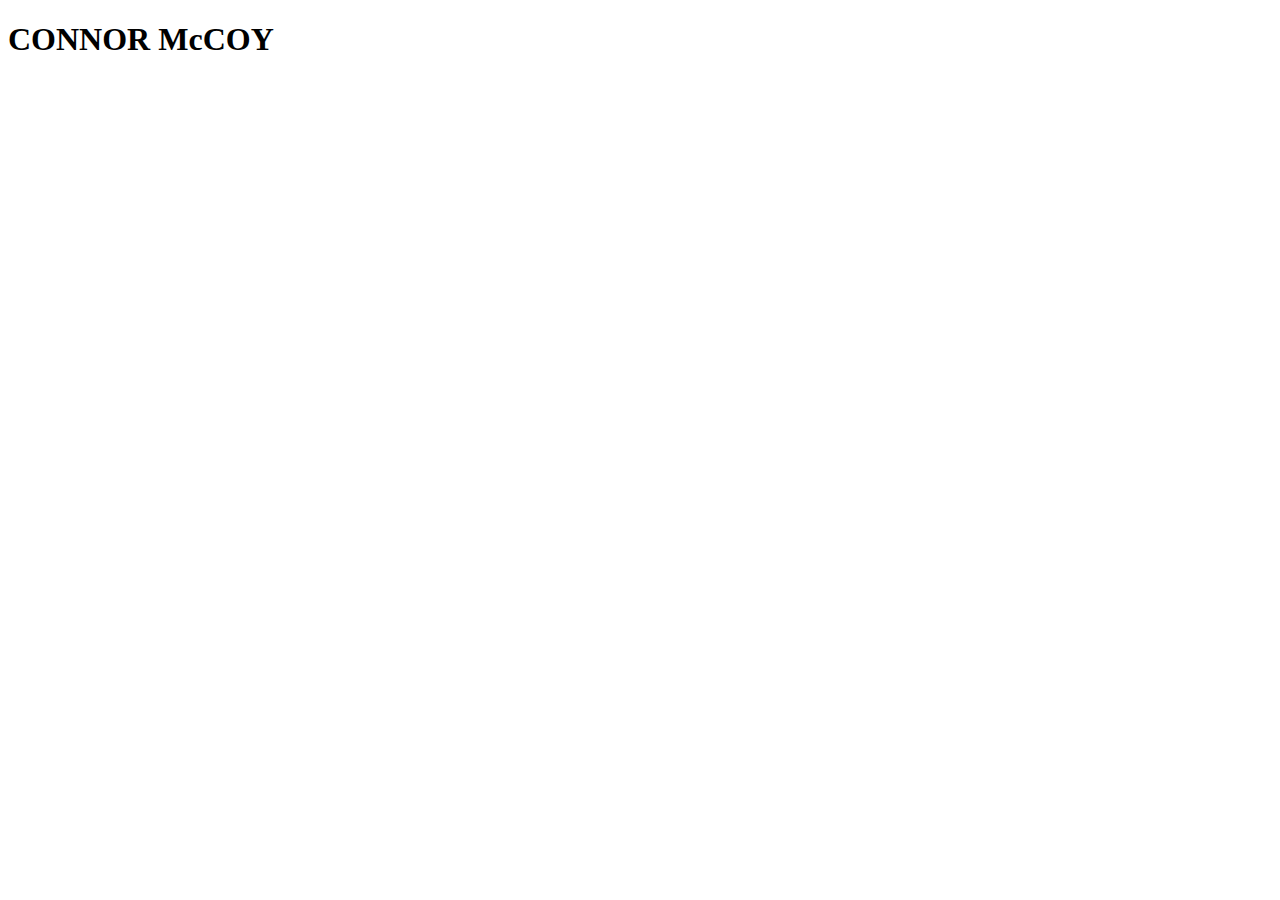
==== index.html @ 7408542b "First commit" ====
<!DOCTYPE html>
<html lang="en">
<head>
    <meta charset="UTF-8">
    <meta name="viewport" content="width=device-width, initial-scale=1.0">
    <title>Document</title>
</head>

<body>
    <h1>CONNOR McCOY</h1>
    
</body>
</html>
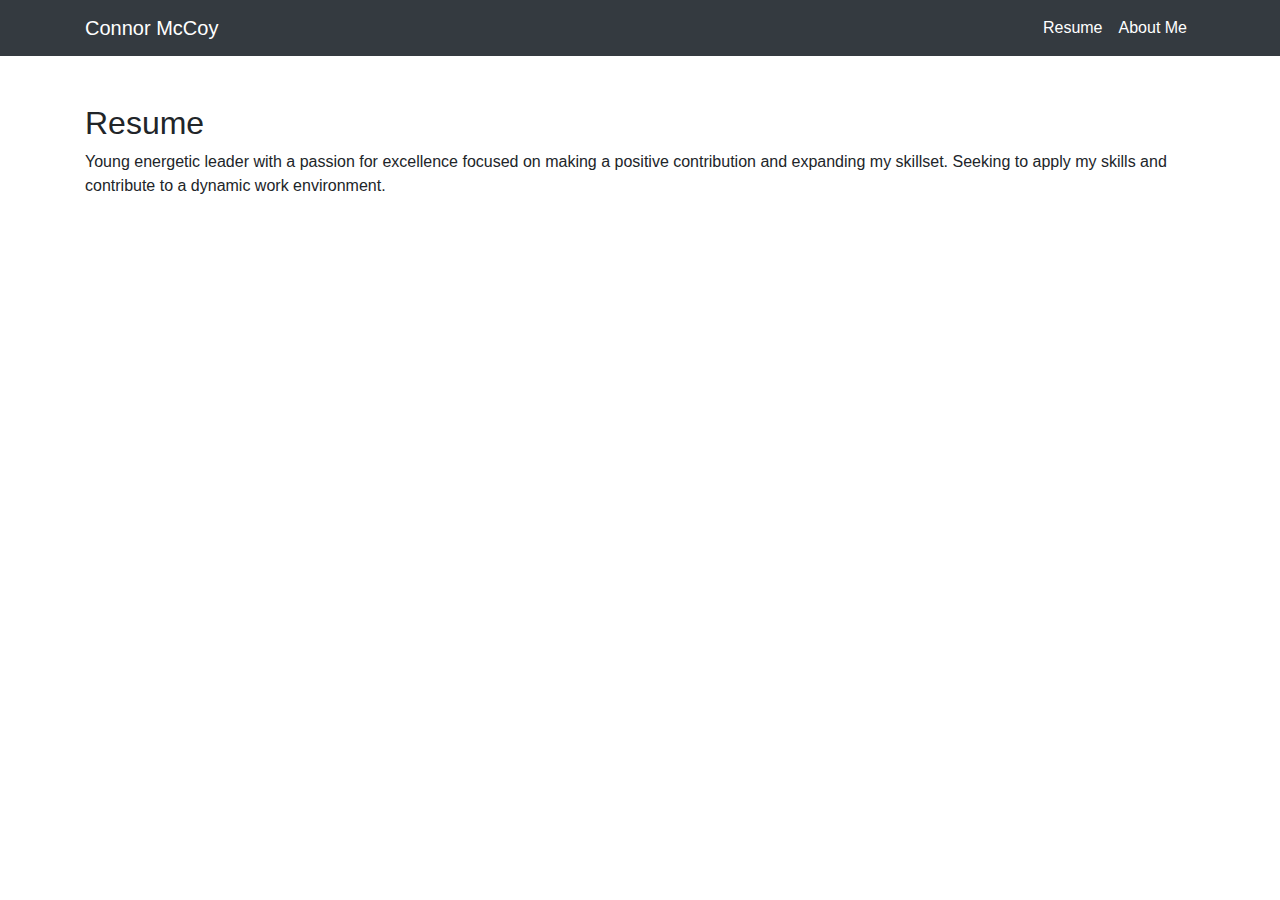
==== commit 75c6f5d1: "Added resume and about pages" ====
--- a/index.html
+++ b/index.html
@@ -1,13 +1,47 @@
 <!DOCTYPE html>
 <html lang="en">
 <head>
-    <meta charset="UTF-8">
-    <meta name="viewport" content="width=device-width, initial-scale=1.0">
-    <title>Document</title>
+  <meta charset="UTF-8">
+  <meta name="viewport" content="width=device-width, initial-scale=1.0">
+  <title>Connor McCoy's Portfolio</title>
+  <!-- Bootstrap CSS -->
+  <link href="https://stackpath.bootstrapcdn.com/bootstrap/4.5.2/css/bootstrap.min.css" rel="stylesheet">
+  <!-- Custom CSS -->
+  <link href="style.css" rel="stylesheet">
 </head>
+<body>
 
-<body>
-    <h1>CONNOR McCOY</h1>
-    
+  <!-- Navigation Bar -->
+  <nav class="navbar navbar-expand-lg navbar-dark bg-dark">
+    <div class="container">
+      <a class="navbar-brand" href="#">Connor McCoy</a>
+      <button class="navbar-toggler" type="button" data-toggle="collapse" data-target="#navbarNav" aria-controls="navbarNav" aria-expanded="false" aria-label="Toggle navigation">
+        <span class="navbar-toggler-icon"></span>
+      </button>
+      <div class="collapse navbar-collapse" id="navbarNav">
+        <ul class="navbar-nav ml-auto">
+          <li class="nav-item active">
+            <a class="nav-link" href="resume.html">Resume <span class="sr-only">(current)</span></a>
+          </li>
+          <li class="nav-item active">
+            <a class="nav-link" href="about.html">About Me <span class="sr-only">(current)</span></a>
+          </li><!-- Add more navigation items here -->
+        </ul>
+      </div>
+    </div>
+  </nav>
+
+  <!-- Resume Section -->
+  <section id="resume" class="container mt-5">
+    <h2>Resume</h2>
+    <!-- Include your resume details here -->
+    <p>Young energetic leader with a passion for excellence focused on making a positive contribution and expanding my skillset. Seeking to apply my skills and contribute to a dynamic work environment.</p>
+    <!-- Add more resume content here -->
+  </section>
+
+  <!-- Bootstrap JS and dependencies -->
+  <script src="https://code.jquery.com/jquery-3.5.1.slim.min.js"></script>
+  <script src="https://cdn.jsdelivr.net/npm/@popperjs/core@2.5.2/dist/umd/popper.min.js"></script>
+  <script src="https://stackpath.bootstrapcdn.com/bootstrap/4.5.2/js/bootstrap.min.js"></script>
 </body>
 </html>
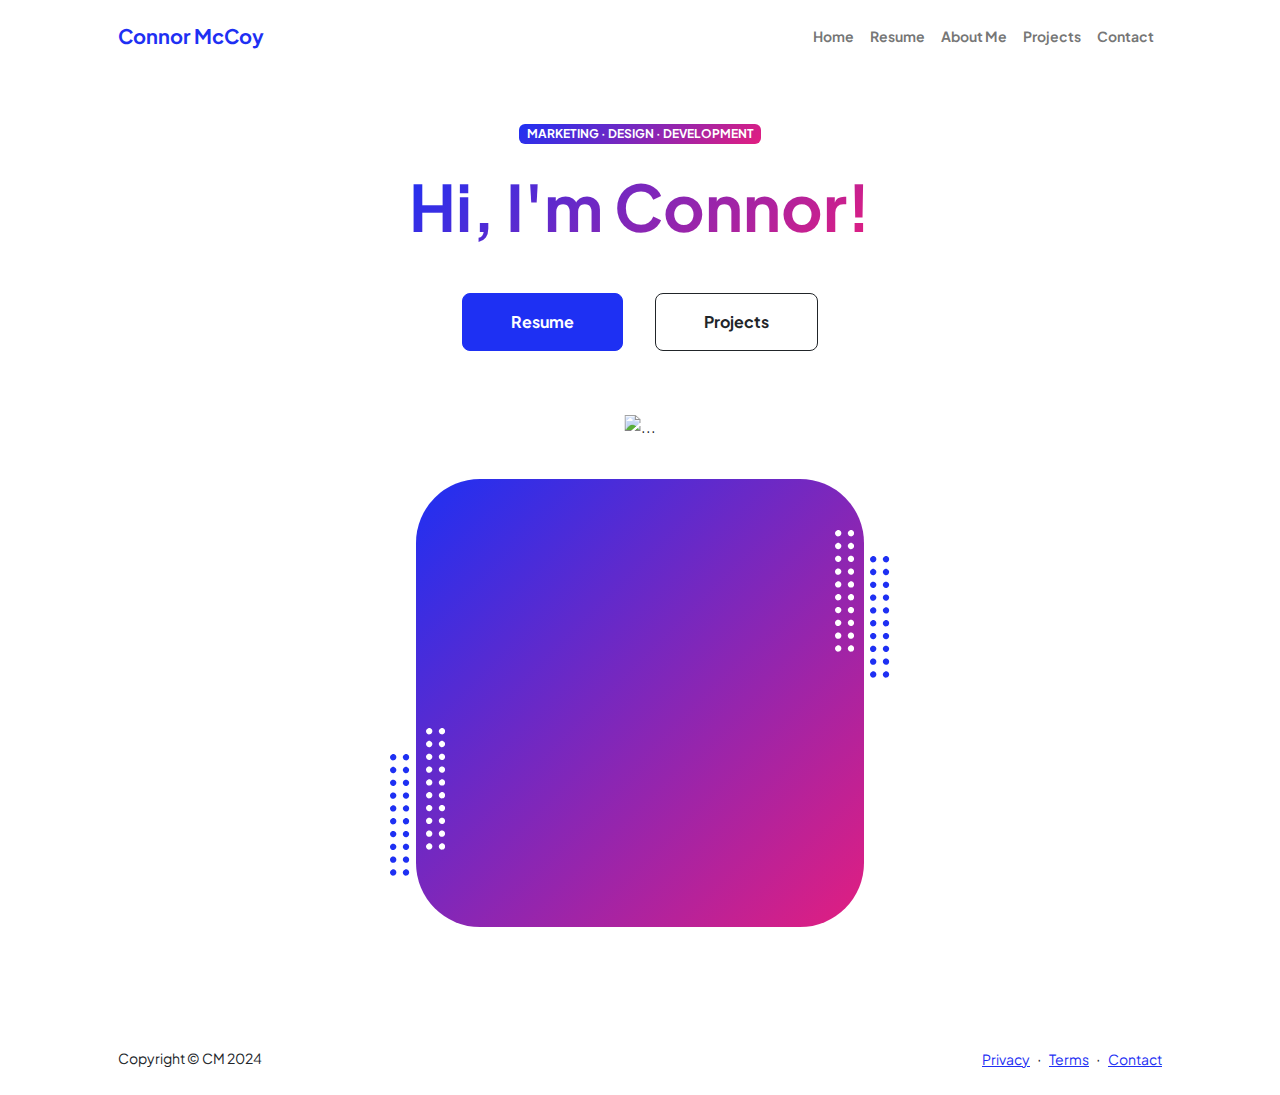
==== commit 65b4f5f6: "Bootsrap" ====
--- a/index.html
+++ b/index.html
@@ -1,47 +1,220 @@
 <!DOCTYPE html>
 <html lang="en">
-<head>
-  <meta charset="UTF-8">
-  <meta name="viewport" content="width=device-width, initial-scale=1.0">
-  <title>Connor McCoy's Portfolio</title>
-  <!-- Bootstrap CSS -->
-  <link href="https://stackpath.bootstrapcdn.com/bootstrap/4.5.2/css/bootstrap.min.css" rel="stylesheet">
-  <!-- Custom CSS -->
-  <link href="style.css" rel="stylesheet">
-</head>
-<body>
-
-  <!-- Navigation Bar -->
-  <nav class="navbar navbar-expand-lg navbar-dark bg-dark">
-    <div class="container">
-      <a class="navbar-brand" href="#">Connor McCoy</a>
-      <button class="navbar-toggler" type="button" data-toggle="collapse" data-target="#navbarNav" aria-controls="navbarNav" aria-expanded="false" aria-label="Toggle navigation">
-        <span class="navbar-toggler-icon"></span>
-      </button>
-      <div class="collapse navbar-collapse" id="navbarNav">
-        <ul class="navbar-nav ml-auto">
-          <li class="nav-item active">
-            <a class="nav-link" href="resume.html">Resume <span class="sr-only">(current)</span></a>
-          </li>
-          <li class="nav-item active">
-            <a class="nav-link" href="about.html">About Me <span class="sr-only">(current)</span></a>
-          </li><!-- Add more navigation items here -->
-        </ul>
-      </div>
-    </div>
-  </nav>
-
-  <!-- Resume Section -->
-  <section id="resume" class="container mt-5">
-    <h2>Resume</h2>
-    <!-- Include your resume details here -->
-    <p>Young energetic leader with a passion for excellence focused on making a positive contribution and expanding my skillset. Seeking to apply my skills and contribute to a dynamic work environment.</p>
-    <!-- Add more resume content here -->
-  </section>
-
-  <!-- Bootstrap JS and dependencies -->
-  <script src="https://code.jquery.com/jquery-3.5.1.slim.min.js"></script>
-  <script src="https://cdn.jsdelivr.net/npm/@popperjs/core@2.5.2/dist/umd/popper.min.js"></script>
-  <script src="https://stackpath.bootstrapcdn.com/bootstrap/4.5.2/js/bootstrap.min.js"></script>
-</body>
+    <head>
+        <meta charset="utf-8" />
+        <meta name="viewport" content="width=device-width, initial-scale=1, shrink-to-fit=no" />
+        <meta name="description" content="" />
+        <meta name="author" content="" />
+        <title>Connor McCoy</title>
+        <!-- Favicon-->
+        <link rel="icon" type="image/x-icon" href="favicon.ico" />
+        <!-- Custom Google font-->
+        <link rel="preconnect" href="https://fonts.googleapis.com" />
+        <link rel="preconnect" href="https://fonts.gstatic.com" crossorigin />
+        <link href="https://fonts.googleapis.com/css2?family=Plus+Jakarta+Sans:wght@100;200;300;400;500;600;700;800;900&amp;display=swap" rel="stylesheet" />
+        <!-- Bootstrap icons-->
+        <link href="https://cdn.jsdelivr.net/npm/bootstrap-icons@1.8.1/font/bootstrap-icons.css" rel="stylesheet" />
+        <!-- Core theme CSS (includes Bootstrap)-->
+        <link href="styles.css" rel="stylesheet" />
+    </head>
+    <body class="d-flex flex-column h-100">
+        <main class="flex-shrink-0">
+            <!-- Navigation-->
+            <nav class="navbar navbar-expand-lg navbar-light bg-white py-3">
+                <div class="container px-5">
+                    <a class="navbar-brand" href="index.html"><span class="fw-bolder text-primary">Connor McCoy</span></a>
+                    <button class="navbar-toggler" type="button" data-bs-toggle="collapse" data-bs-target="#navbarSupportedContent" aria-controls="navbarSupportedContent" aria-expanded="false" aria-label="Toggle navigation"><span class="navbar-toggler-icon"></span></button>
+                    <div class="collapse navbar-collapse" id="navbarSupportedContent">
+                        <ul class="navbar-nav ms-auto mb-2 mb-lg-0 small fw-bolder">
+                            <li class="nav-item"><a class="nav-link" href="index.html">Home</a></li>
+                            <li class="nav-item"><a class="nav-link" href="resume.html">Resume</a></li>
+                            <li class="nav-item"><a class="nav-link" href="about.html">About Me</a></li>
+                            <li class="nav-item"><a class="nav-link" href="projects.html">Projects</a></li>
+                            <li class="nav-item"><a class="nav-link" href="contact.html">Contact</a></li>
+                        </ul>
+                    </div>
+                </div>
+            </nav>
+            <!-- Header-->
+            <header class="py-5">
+                <div class="container px-5 pb-5">
+                    <div class="row gx-5 align-items-center">
+                        <div class="col-xxl-5">
+                            <!-- Header text content-->
+                            <div class="text-center text-xxl-start">
+                                <div class="badge bg-gradient-primary-to-secondary text-white mb-4"><div class="text-uppercase">Marketing &middot; Design &middot; Development</div></div>
+                                <!-- <div class="fs-3 fw-light text-muted">I can help your business to</div> -->
+                                <h1 class="display-3 fw-bolder mb-5"><span class="text-gradient d-inline">Hi, I'm Connor!</span></h1>
+                                <div class="d-grid gap-3 d-sm-flex justify-content-sm-center justify-content-xxl-start mb-3">
+                                    <a class="btn btn-primary btn-lg px-5 py-3 me-sm-3 fs-6 fw-bolder" href="resume.html">Resume</a>
+                                    <a class="btn btn-outline-dark btn-lg px-5 py-3 fs-6 fw-bolder" href="projects.html">Projects</a>
+                                </div>
+                            </div>
+                        </div>
+                        <div class="col-xxl-7">
+                            <!-- Header profile picture-->
+                            <div class="d-flex justify-content-center mt-5 mt-xxl-0">
+                                <div class="profile bg-gradient-primary-to-secondary">
+                                    <!-- TIP: For best results, use a photo with a transparent background like the demo example below-->
+                                    <!-- Watch a tutorial on how to do this on YouTube (link)-->
+                                    <img class="profile-img" src="Face.heic" alt="..." />
+                                    <div class="dots-1">
+                                        <!-- SVG Dots-->
+                                        <svg version="1.1" xmlns="http://www.w3.org/2000/svg" xmlns:xlink="http://www.w3.org/1999/xlink" x="0px" y="0px" viewBox="0 0 191.6 1215.4" style="enable-background: new 0 0 191.6 1215.4" xml:space="preserve">
+                                            <g transform="translate(0.000000,1280.000000) scale(0.100000,-0.100000)">
+                                                <path d="M227.7,12788.6c-105-35-200-141-222-248c-43-206,163-412,369-369c155,32,275,190,260,339c-11,105-90,213-190,262        C383.7,12801.6,289.7,12808.6,227.7,12788.6z"></path>
+                                                <path d="M1507.7,12788.6c-151-50-253-216-222-362c25-119,136-230,254-255c194-41,395,142,375,339c-11,105-90,213-190,262        C1663.7,12801.6,1569.7,12808.6,1507.7,12788.6z"></path>
+                                                <path d="M227.7,11508.6c-105-35-200-141-222-248c-43-206,163-412,369-369c155,32,275,190,260,339c-11,105-90,213-190,262        C383.7,11521.6,289.7,11528.6,227.7,11508.6z"></path>
+                                                <path d="M1507.7,11508.6c-151-50-253-216-222-362c25-119,136-230,254-255c194-41,395,142,375,339c-11,105-90,213-190,262        C1663.7,11521.6,1569.7,11528.6,1507.7,11508.6z"></path>
+                                                <path d="M227.7,10228.6c-105-35-200-141-222-248c-43-206,163-412,369-369c155,32,275,190,260,339c-11,105-90,213-190,262        C383.7,10241.6,289.7,10248.6,227.7,10228.6z"></path>
+                                                <path d="M1507.7,10228.6c-105-35-200-141-222-248c-43-206,163-412,369-369c155,32,275,190,260,339c-11,105-90,213-190,262        C1663.7,10241.6,1569.7,10248.6,1507.7,10228.6z"></path>
+                                                <path d="M227.7,8948.6c-105-35-200-141-222-248c-43-206,163-412,369-369c155,32,275,190,260,339c-11,105-90,213-190,262        C383.7,8961.6,289.7,8968.6,227.7,8948.6z"></path>
+                                                <path d="M1507.7,8948.6c-105-35-200-141-222-248c-43-206,163-412,369-369c155,32,275,190,260,339c-11,105-90,213-190,262        C1663.7,8961.6,1569.7,8968.6,1507.7,8948.6z"></path>
+                                                <path d="M227.7,7668.6c-105-35-200-141-222-248c-43-206,163-412,369-369c155,32,275,190,260,339c-11,105-90,213-190,262        C383.7,7681.6,289.7,7688.6,227.7,7668.6z"></path>
+                                                <path d="M1507.7,7668.6c-105-35-200-141-222-248c-43-206,163-412,369-369c155,32,275,190,260,339c-11,105-90,213-190,262        C1663.7,7681.6,1569.7,7688.6,1507.7,7668.6z"></path>
+                                                <path d="M227.7,6388.6c-105-35-200-141-222-248c-43-206,163-412,369-369c155,32,275,190,260,339c-11,105-90,213-190,262        C383.7,6401.6,289.7,6408.6,227.7,6388.6z"></path>
+                                                <path d="M1507.7,6388.6c-105-35-200-141-222-248c-43-206,163-412,369-369c155,32,275,190,260,339c-11,105-90,213-190,262        C1663.7,6401.6,1569.7,6408.6,1507.7,6388.6z"></path>
+                                                <path d="M227.7,5108.6c-105-35-200-141-222-248c-43-206,163-412,369-369c155,32,275,190,260,339c-11,105-90,213-190,262        C383.7,5121.6,289.7,5128.6,227.7,5108.6z"></path>
+                                                <path d="M1507.7,5108.6c-105-35-200-141-222-248c-43-206,163-412,369-369c155,32,275,190,260,339c-11,105-90,213-190,262        C1663.7,5121.6,1569.7,5128.6,1507.7,5108.6z"></path>
+                                                <path d="M227.7,3828.6c-105-35-200-141-222-248c-43-206,163-412,369-369c155,32,275,190,260,339c-11,105-90,213-190,262        C383.7,3841.6,289.7,3848.6,227.7,3828.6z"></path>
+                                                <path d="M1507.7,3828.6c-105-35-200-141-222-248c-43-206,163-412,369-369c155,32,275,190,260,339c-11,105-90,213-190,262        C1663.7,3841.6,1569.7,3848.6,1507.7,3828.6z"></path>
+                                                <path d="M227.7,2548.6c-105-35-200-141-222-248c-43-206,163-412,369-369c155,32,275,190,260,339c-11,105-90,213-190,262        C383.7,2561.6,289.7,2568.6,227.7,2548.6z"></path>
+                                                <path d="M1507.7,2548.6c-105-35-200-141-222-248c-43-206,163-412,369-369c155,32,275,190,260,339c-11,105-90,213-190,262        C1663.7,2561.6,1569.7,2568.6,1507.7,2548.6z"></path>
+                                                <path d="M227.7,1268.6c-105-35-200-141-222-248c-43-206,163-412,369-369c155,32,275,190,260,339c-11,105-90,213-190,262        C383.7,1281.6,289.7,1288.6,227.7,1268.6z"></path>
+                                                <path d="M1507.7,1268.6c-105-35-200-141-222-248c-43-206,163-412,369-369c155,32,275,190,260,339c-11,105-90,213-190,262        C1663.7,1281.6,1569.7,1288.6,1507.7,1268.6z"></path>
+                                            </g>
+                                        </svg>
+                                        <!-- END of SVG dots-->
+                                    </div>
+                                    <div class="dots-2">
+                                        <!-- SVG Dots-->
+                                        <svg version="1.1" xmlns="http://www.w3.org/2000/svg" xmlns:xlink="http://www.w3.org/1999/xlink" x="0px" y="0px" viewBox="0 0 191.6 1215.4" style="enable-background: new 0 0 191.6 1215.4" xml:space="preserve">
+                                            <g transform="translate(0.000000,1280.000000) scale(0.100000,-0.100000)">
+                                                <path d="M227.7,12788.6c-105-35-200-141-222-248c-43-206,163-412,369-369c155,32,275,190,260,339c-11,105-90,213-190,262        C383.7,12801.6,289.7,12808.6,227.7,12788.6z"></path>
+                                                <path d="M1507.7,12788.6c-151-50-253-216-222-362c25-119,136-230,254-255c194-41,395,142,375,339c-11,105-90,213-190,262        C1663.7,12801.6,1569.7,12808.6,1507.7,12788.6z"></path>
+                                                <path d="M227.7,11508.6c-105-35-200-141-222-248c-43-206,163-412,369-369c155,32,275,190,260,339c-11,105-90,213-190,262        C383.7,11521.6,289.7,11528.6,227.7,11508.6z"></path>
+                                                <path d="M1507.7,11508.6c-151-50-253-216-222-362c25-119,136-230,254-255c194-41,395,142,375,339c-11,105-90,213-190,262        C1663.7,11521.6,1569.7,11528.6,1507.7,11508.6z"></path>
+                                                <path d="M227.7,10228.6c-105-35-200-141-222-248c-43-206,163-412,369-369c155,32,275,190,260,339c-11,105-90,213-190,262        C383.7,10241.6,289.7,10248.6,227.7,10228.6z"></path>
+                                                <path d="M1507.7,10228.6c-105-35-200-141-222-248c-43-206,163-412,369-369c155,32,275,190,260,339c-11,105-90,213-190,262        C1663.7,10241.6,1569.7,10248.6,1507.7,10228.6z"></path>
+                                                <path d="M227.7,8948.6c-105-35-200-141-222-248c-43-206,163-412,369-369c155,32,275,190,260,339c-11,105-90,213-190,262        C383.7,8961.6,289.7,8968.6,227.7,8948.6z"></path>
+                                                <path d="M1507.7,8948.6c-105-35-200-141-222-248c-43-206,163-412,369-369c155,32,275,190,260,339c-11,105-90,213-190,262        C1663.7,8961.6,1569.7,8968.6,1507.7,8948.6z"></path>
+                                                <path d="M227.7,7668.6c-105-35-200-141-222-248c-43-206,163-412,369-369c155,32,275,190,260,339c-11,105-90,213-190,262        C383.7,7681.6,289.7,7688.6,227.7,7668.6z"></path>
+                                                <path d="M1507.7,7668.6c-105-35-200-141-222-248c-43-206,163-412,369-369c155,32,275,190,260,339c-11,105-90,213-190,262        C1663.7,7681.6,1569.7,7688.6,1507.7,7668.6z"></path>
+                                                <path d="M227.7,6388.6c-105-35-200-141-222-248c-43-206,163-412,369-369c155,32,275,190,260,339c-11,105-90,213-190,262        C383.7,6401.6,289.7,6408.6,227.7,6388.6z"></path>
+                                                <path d="M1507.7,6388.6c-105-35-200-141-222-248c-43-206,163-412,369-369c155,32,275,190,260,339c-11,105-90,213-190,262        C1663.7,6401.6,1569.7,6408.6,1507.7,6388.6z"></path>
+                                                <path d="M227.7,5108.6c-105-35-200-141-222-248c-43-206,163-412,369-369c155,32,275,190,260,339c-11,105-90,213-190,262        C383.7,5121.6,289.7,5128.6,227.7,5108.6z"></path>
+                                                <path d="M1507.7,5108.6c-105-35-200-141-222-248c-43-206,163-412,369-369c155,32,275,190,260,339c-11,105-90,213-190,262        C1663.7,5121.6,1569.7,5128.6,1507.7,5108.6z"></path>
+                                                <path d="M227.7,3828.6c-105-35-200-141-222-248c-43-206,163-412,369-369c155,32,275,190,260,339c-11,105-90,213-190,262        C383.7,3841.6,289.7,3848.6,227.7,3828.6z"></path>
+                                                <path d="M1507.7,3828.6c-105-35-200-141-222-248c-43-206,163-412,369-369c155,32,275,190,260,339c-11,105-90,213-190,262        C1663.7,3841.6,1569.7,3848.6,1507.7,3828.6z"></path>
+                                                <path d="M227.7,2548.6c-105-35-200-141-222-248c-43-206,163-412,369-369c155,32,275,190,260,339c-11,105-90,213-190,262        C383.7,2561.6,289.7,2568.6,227.7,2548.6z"></path>
+                                                <path d="M1507.7,2548.6c-105-35-200-141-222-248c-43-206,163-412,369-369c155,32,275,190,260,339c-11,105-90,213-190,262        C1663.7,2561.6,1569.7,2568.6,1507.7,2548.6z"></path>
+                                                <path d="M227.7,1268.6c-105-35-200-141-222-248c-43-206,163-412,369-369c155,32,275,190,260,339c-11,105-90,213-190,262        C383.7,1281.6,289.7,1288.6,227.7,1268.6z"></path>
+                                                <path d="M1507.7,1268.6c-105-35-200-141-222-248c-43-206,163-412,369-369c155,32,275,190,260,339c-11,105-90,213-190,262        C1663.7,1281.6,1569.7,1288.6,1507.7,1268.6z"></path>
+                                            </g>
+                                        </svg>
+                                        <!-- END of SVG dots-->
+                                    </div>
+                                    <div class="dots-3">
+                                        <!-- SVG Dots-->
+                                        <svg version="1.1" xmlns="http://www.w3.org/2000/svg" xmlns:xlink="http://www.w3.org/1999/xlink" x="0px" y="0px" viewBox="0 0 191.6 1215.4" style="enable-background: new 0 0 191.6 1215.4" xml:space="preserve">
+                                            <g transform="translate(0.000000,1280.000000) scale(0.100000,-0.100000)">
+                                                <path d="M227.7,12788.6c-105-35-200-141-222-248c-43-206,163-412,369-369c155,32,275,190,260,339c-11,105-90,213-190,262        C383.7,12801.6,289.7,12808.6,227.7,12788.6z"></path>
+                                                <path d="M1507.7,12788.6c-151-50-253-216-222-362c25-119,136-230,254-255c194-41,395,142,375,339c-11,105-90,213-190,262        C1663.7,12801.6,1569.7,12808.6,1507.7,12788.6z"></path>
+                                                <path d="M227.7,11508.6c-105-35-200-141-222-248c-43-206,163-412,369-369c155,32,275,190,260,339c-11,105-90,213-190,262        C383.7,11521.6,289.7,11528.6,227.7,11508.6z"></path>
+                                                <path d="M1507.7,11508.6c-151-50-253-216-222-362c25-119,136-230,254-255c194-41,395,142,375,339c-11,105-90,213-190,262        C1663.7,11521.6,1569.7,11528.6,1507.7,11508.6z"></path>
+                                                <path d="M227.7,10228.6c-105-35-200-141-222-248c-43-206,163-412,369-369c155,32,275,190,260,339c-11,105-90,213-190,262        C383.7,10241.6,289.7,10248.6,227.7,10228.6z"></path>
+                                                <path d="M1507.7,10228.6c-105-35-200-141-222-248c-43-206,163-412,369-369c155,32,275,190,260,339c-11,105-90,213-190,262        C1663.7,10241.6,1569.7,10248.6,1507.7,10228.6z"></path>
+                                                <path d="M227.7,8948.6c-105-35-200-141-222-248c-43-206,163-412,369-369c155,32,275,190,260,339c-11,105-90,213-190,262        C383.7,8961.6,289.7,8968.6,227.7,8948.6z"></path>
+                                                <path d="M1507.7,8948.6c-105-35-200-141-222-248c-43-206,163-412,369-369c155,32,275,190,260,339c-11,105-90,213-190,262        C1663.7,8961.6,1569.7,8968.6,1507.7,8948.6z"></path>
+                                                <path d="M227.7,7668.6c-105-35-200-141-222-248c-43-206,163-412,369-369c155,32,275,190,260,339c-11,105-90,213-190,262        C383.7,7681.6,289.7,7688.6,227.7,7668.6z"></path>
+                                                <path d="M1507.7,7668.6c-105-35-200-141-222-248c-43-206,163-412,369-369c155,32,275,190,260,339c-11,105-90,213-190,262        C1663.7,7681.6,1569.7,7688.6,1507.7,7668.6z"></path>
+                                                <path d="M227.7,6388.6c-105-35-200-141-222-248c-43-206,163-412,369-369c155,32,275,190,260,339c-11,105-90,213-190,262        C383.7,6401.6,289.7,6408.6,227.7,6388.6z"></path>
+                                                <path d="M1507.7,6388.6c-105-35-200-141-222-248c-43-206,163-412,369-369c155,32,275,190,260,339c-11,105-90,213-190,262        C1663.7,6401.6,1569.7,6408.6,1507.7,6388.6z"></path>
+                                                <path d="M227.7,5108.6c-105-35-200-141-222-248c-43-206,163-412,369-369c155,32,275,190,260,339c-11,105-90,213-190,262        C383.7,5121.6,289.7,5128.6,227.7,5108.6z"></path>
+                                                <path d="M1507.7,5108.6c-105-35-200-141-222-248c-43-206,163-412,369-369c155,32,275,190,260,339c-11,105-90,213-190,262        C1663.7,5121.6,1569.7,5128.6,1507.7,5108.6z"></path>
+                                                <path d="M227.7,3828.6c-105-35-200-141-222-248c-43-206,163-412,369-369c155,32,275,190,260,339c-11,105-90,213-190,262        C383.7,3841.6,289.7,3848.6,227.7,3828.6z"></path>
+                                                <path d="M1507.7,3828.6c-105-35-200-141-222-248c-43-206,163-412,369-369c155,32,275,190,260,339c-11,105-90,213-190,262        C1663.7,3841.6,1569.7,3848.6,1507.7,3828.6z"></path>
+                                                <path d="M227.7,2548.6c-105-35-200-141-222-248c-43-206,163-412,369-369c155,32,275,190,260,339c-11,105-90,213-190,262        C383.7,2561.6,289.7,2568.6,227.7,2548.6z"></path>
+                                                <path d="M1507.7,2548.6c-105-35-200-141-222-248c-43-206,163-412,369-369c155,32,275,190,260,339c-11,105-90,213-190,262        C1663.7,2561.6,1569.7,2568.6,1507.7,2548.6z"></path>
+                                                <path d="M227.7,1268.6c-105-35-200-141-222-248c-43-206,163-412,369-369c155,32,275,190,260,339c-11,105-90,213-190,262        C383.7,1281.6,289.7,1288.6,227.7,1268.6z"></path>
+                                                <path d="M1507.7,1268.6c-105-35-200-141-222-248c-43-206,163-412,369-369c155,32,275,190,260,339c-11,105-90,213-190,262        C1663.7,1281.6,1569.7,1288.6,1507.7,1268.6z"></path>
+                                            </g>
+                                        </svg>
+                                        <!-- END of SVG dots-->
+                                    </div>
+                                    <div class="dots-4">
+                                        <!-- SVG Dots-->
+                                        <svg version="1.1" xmlns="http://www.w3.org/2000/svg" xmlns:xlink="http://www.w3.org/1999/xlink" x="0px" y="0px" viewBox="0 0 191.6 1215.4" style="enable-background: new 0 0 191.6 1215.4" xml:space="preserve">
+                                            <g transform="translate(0.000000,1280.000000) scale(0.100000,-0.100000)">
+                                                <path d="M227.7,12788.6c-105-35-200-141-222-248c-43-206,163-412,369-369c155,32,275,190,260,339c-11,105-90,213-190,262        C383.7,12801.6,289.7,12808.6,227.7,12788.6z"></path>
+                                                <path d="M1507.7,12788.6c-151-50-253-216-222-362c25-119,136-230,254-255c194-41,395,142,375,339c-11,105-90,213-190,262        C1663.7,12801.6,1569.7,12808.6,1507.7,12788.6z"></path>
+                                                <path d="M227.7,11508.6c-105-35-200-141-222-248c-43-206,163-412,369-369c155,32,275,190,260,339c-11,105-90,213-190,262        C383.7,11521.6,289.7,11528.6,227.7,11508.6z"></path>
+                                                <path d="M1507.7,11508.6c-151-50-253-216-222-362c25-119,136-230,254-255c194-41,395,142,375,339c-11,105-90,213-190,262        C1663.7,11521.6,1569.7,11528.6,1507.7,11508.6z"></path>
+                                                <path d="M227.7,10228.6c-105-35-200-141-222-248c-43-206,163-412,369-369c155,32,275,190,260,339c-11,105-90,213-190,262        C383.7,10241.6,289.7,10248.6,227.7,10228.6z"></path>
+                                                <path d="M1507.7,10228.6c-105-35-200-141-222-248c-43-206,163-412,369-369c155,32,275,190,260,339c-11,105-90,213-190,262        C1663.7,10241.6,1569.7,10248.6,1507.7,10228.6z"></path>
+                                                <path d="M227.7,8948.6c-105-35-200-141-222-248c-43-206,163-412,369-369c155,32,275,190,260,339c-11,105-90,213-190,262        C383.7,8961.6,289.7,8968.6,227.7,8948.6z"></path>
+                                                <path d="M1507.7,8948.6c-105-35-200-141-222-248c-43-206,163-412,369-369c155,32,275,190,260,339c-11,105-90,213-190,262        C1663.7,8961.6,1569.7,8968.6,1507.7,8948.6z"></path>
+                                                <path d="M227.7,7668.6c-105-35-200-141-222-248c-43-206,163-412,369-369c155,32,275,190,260,339c-11,105-90,213-190,262        C383.7,7681.6,289.7,7688.6,227.7,7668.6z"></path>
+                                                <path d="M1507.7,7668.6c-105-35-200-141-222-248c-43-206,163-412,369-369c155,32,275,190,260,339c-11,105-90,213-190,262        C1663.7,7681.6,1569.7,7688.6,1507.7,7668.6z"></path>
+                                                <path d="M227.7,6388.6c-105-35-200-141-222-248c-43-206,163-412,369-369c155,32,275,190,260,339c-11,105-90,213-190,262        C383.7,6401.6,289.7,6408.6,227.7,6388.6z"></path>
+                                                <path d="M1507.7,6388.6c-105-35-200-141-222-248c-43-206,163-412,369-369c155,32,275,190,260,339c-11,105-90,213-190,262        C1663.7,6401.6,1569.7,6408.6,1507.7,6388.6z"></path>
+                                                <path d="M227.7,5108.6c-105-35-200-141-222-248c-43-206,163-412,369-369c155,32,275,190,260,339c-11,105-90,213-190,262        C383.7,5121.6,289.7,5128.6,227.7,5108.6z"></path>
+                                                <path d="M1507.7,5108.6c-105-35-200-141-222-248c-43-206,163-412,369-369c155,32,275,190,260,339c-11,105-90,213-190,262        C1663.7,5121.6,1569.7,5128.6,1507.7,5108.6z"></path>
+                                                <path d="M227.7,3828.6c-105-35-200-141-222-248c-43-206,163-412,369-369c155,32,275,190,260,339c-11,105-90,213-190,262        C383.7,3841.6,289.7,3848.6,227.7,3828.6z"></path>
+                                                <path d="M1507.7,3828.6c-105-35-200-141-222-248c-43-206,163-412,369-369c155,32,275,190,260,339c-11,105-90,213-190,262        C1663.7,3841.6,1569.7,3848.6,1507.7,3828.6z"></path>
+                                                <path d="M227.7,2548.6c-105-35-200-141-222-248c-43-206,163-412,369-369c155,32,275,190,260,339c-11,105-90,213-190,262        C383.7,2561.6,289.7,2568.6,227.7,2548.6z"></path>
+                                                <path d="M1507.7,2548.6c-105-35-200-141-222-248c-43-206,163-412,369-369c155,32,275,190,260,339c-11,105-90,213-190,262        C1663.7,2561.6,1569.7,2568.6,1507.7,2548.6z"></path>
+                                                <path d="M227.7,1268.6c-105-35-200-141-222-248c-43-206,163-412,369-369c155,32,275,190,260,339c-11,105-90,213-190,262        C383.7,1281.6,289.7,1288.6,227.7,1268.6z"></path>
+                                                <path d="M1507.7,1268.6c-105-35-200-141-222-248c-43-206,163-412,369-369c155,32,275,190,260,339c-11,105-90,213-190,262        C1663.7,1281.6,1569.7,1288.6,1507.7,1268.6z"></path>
+                                            </g>
+                                        </svg>
+                                        <!-- END of SVG dots-->
+                                    </div>
+                                </div>
+                            </div>
+                        </div>
+                    </div>
+                </div>
+            </header>
+            <!-- About Section
+            <section class="bg-light py-5">
+                <div class="container px-5">
+                    <div class="row gx-5 justify-content-center">
+                        <div class="col-xxl-8">
+                            <div class="text-center my-5">
+                                <h2 class="display-5 fw-bolder"><span class="text-gradient d-inline">About Me</span></h2>
+                                <p class="lead fw-light mb-4">My name is Start Bootstrap and I help brands grow.</p>
+                                <p class="text-muted">Lorem ipsum dolor sit amet, consectetur adipisicing elit. Fugit dolorum itaque qui unde quisquam consequatur autem. Eveniet quasi nobis aliquid cumque officiis sed rem iure ipsa! Praesentium ratione atque dolorem?</p>
+                                <div class="d-flex justify-content-center fs-2 gap-4">
+                                    <a class="text-gradient" href="#!"><i class="bi bi-twitter"></i></a>
+                                    <a class="text-gradient" href="#!"><i class="bi bi-linkedin"></i></a>
+                                    <a class="text-gradient" href="#!"><i class="bi bi-github"></i></a>
+                                </div>
+                            </div>
+                        </div>
+                    </div>
+                </div>
+            </section>
+        </main>
+            -->
+        <!-- Footer-->
+        <footer class="bg-white py-4 mt-auto">
+            <div class="container px-5">
+                <div class="row align-items-center justify-content-between flex-column flex-sm-row">
+                    <div class="col-auto"><div class="small m-0">Copyright &copy; CM 2024</div></div>
+                    <div class="col-auto">
+                        <a class="small" href="#!">Privacy</a>
+                        <span class="mx-1">&middot;</span>
+                        <a class="small" href="#!">Terms</a>
+                        <span class="mx-1">&middot;</span>
+                        <a class="small" href="#!">Contact</a>
+                    </div>
+                </div>
+            </div>
+        </footer>
+        <!-- Bootstrap core JS-->
+        <script src="https://cdn.jsdelivr.net/npm/bootstrap@5.2.3/dist/js/bootstrap.bundle.min.js"></script>
+        <!-- Core theme JS-->
+        <script src="js/scripts.js"></script>
+    </body>
 </html>
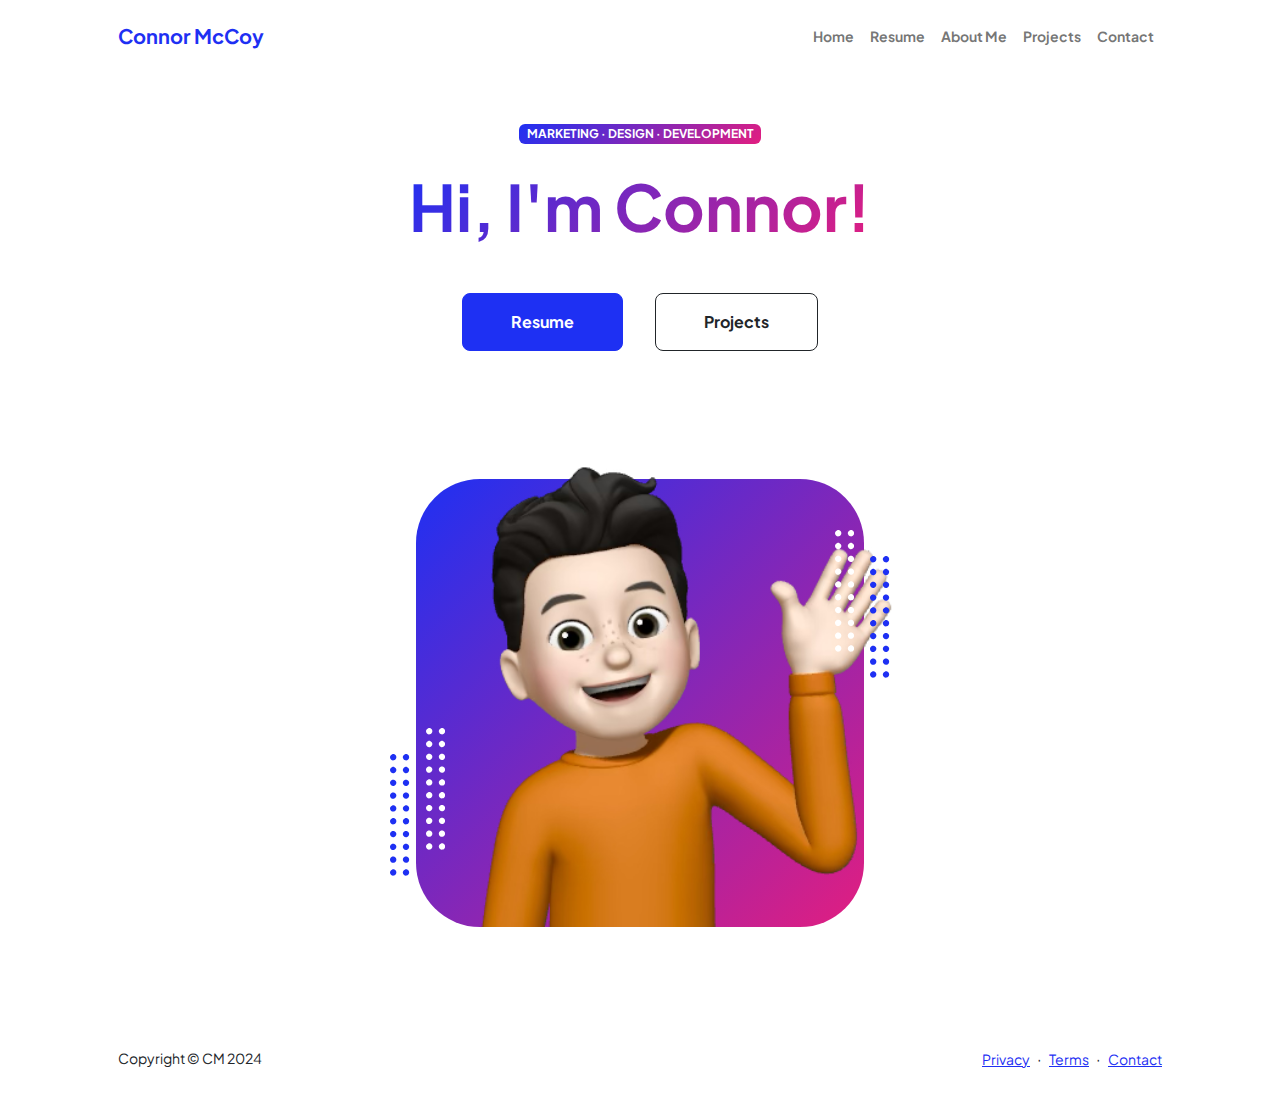
==== commit f4011f18: "Navbar fix" ====
--- a/index.html
+++ b/index.html
@@ -7,7 +7,7 @@
         <meta name="author" content="" />
         <title>Connor McCoy</title>
         <!-- Favicon-->
-        <link rel="icon" type="image/x-icon" href="favicon.ico" />
+        <link rel="icon" type="image/x-icon" href="/favicon.ico" />
         <!-- Custom Google font-->
         <link rel="preconnect" href="https://fonts.googleapis.com" />
         <link rel="preconnect" href="https://fonts.gstatic.com" crossorigin />
@@ -57,10 +57,10 @@
                                 <div class="profile bg-gradient-primary-to-secondary">
                                     <!-- TIP: For best results, use a photo with a transparent background like the demo example below-->
                                     <!-- Watch a tutorial on how to do this on YouTube (link)-->
-                                    <img class="profile-img" src="Face.heic" alt="..." />
+                                    <img class="profile-img" src="Face.png" alt="..." />
                                     <div class="dots-1">
                                         <!-- SVG Dots-->
-                                        <svg version="1.1" xmlns="http://www.w3.org/2000/svg" xmlns:xlink="http://www.w3.org/1999/xlink" x="0px" y="0px" viewBox="0 0 191.6 1215.4" style="enable-background: new 0 0 191.6 1215.4" xml:space="preserve">
+                                        <svg version="1.1" xmlns="https://www.w3.org/2000/svg" xmlns:xlink="https://www.w3.org/1999/xlink" x="0px" y="0px" viewBox="0 0 191.6 1215.4" style="enable-background: new 0 0 191.6 1215.4" xml:space="preserve">
                                             <g transform="translate(0.000000,1280.000000) scale(0.100000,-0.100000)">
                                                 <path d="M227.7,12788.6c-105-35-200-141-222-248c-43-206,163-412,369-369c155,32,275,190,260,339c-11,105-90,213-190,262        C383.7,12801.6,289.7,12808.6,227.7,12788.6z"></path>
                                                 <path d="M1507.7,12788.6c-151-50-253-216-222-362c25-119,136-230,254-255c194-41,395,142,375,339c-11,105-90,213-190,262        C1663.7,12801.6,1569.7,12808.6,1507.7,12788.6z"></path>
@@ -88,7 +88,7 @@
                                     </div>
                                     <div class="dots-2">
                                         <!-- SVG Dots-->
-                                        <svg version="1.1" xmlns="http://www.w3.org/2000/svg" xmlns:xlink="http://www.w3.org/1999/xlink" x="0px" y="0px" viewBox="0 0 191.6 1215.4" style="enable-background: new 0 0 191.6 1215.4" xml:space="preserve">
+                                        <svg version="1.1" xmlns="https://www.w3.org/2000/svg" xmlns:xlink="https://www.w3.org/1999/xlink" x="0px" y="0px" viewBox="0 0 191.6 1215.4" style="enable-background: new 0 0 191.6 1215.4" xml:space="preserve">
                                             <g transform="translate(0.000000,1280.000000) scale(0.100000,-0.100000)">
                                                 <path d="M227.7,12788.6c-105-35-200-141-222-248c-43-206,163-412,369-369c155,32,275,190,260,339c-11,105-90,213-190,262        C383.7,12801.6,289.7,12808.6,227.7,12788.6z"></path>
                                                 <path d="M1507.7,12788.6c-151-50-253-216-222-362c25-119,136-230,254-255c194-41,395,142,375,339c-11,105-90,213-190,262        C1663.7,12801.6,1569.7,12808.6,1507.7,12788.6z"></path>
@@ -116,7 +116,7 @@
                                     </div>
                                     <div class="dots-3">
                                         <!-- SVG Dots-->
-                                        <svg version="1.1" xmlns="http://www.w3.org/2000/svg" xmlns:xlink="http://www.w3.org/1999/xlink" x="0px" y="0px" viewBox="0 0 191.6 1215.4" style="enable-background: new 0 0 191.6 1215.4" xml:space="preserve">
+                                        <svg version="1.1" xmlns="https://www.w3.org/2000/svg" xmlns:xlink="https://www.w3.org/1999/xlink" x="0px" y="0px" viewBox="0 0 191.6 1215.4" style="enable-background: new 0 0 191.6 1215.4" xml:space="preserve">
                                             <g transform="translate(0.000000,1280.000000) scale(0.100000,-0.100000)">
                                                 <path d="M227.7,12788.6c-105-35-200-141-222-248c-43-206,163-412,369-369c155,32,275,190,260,339c-11,105-90,213-190,262        C383.7,12801.6,289.7,12808.6,227.7,12788.6z"></path>
                                                 <path d="M1507.7,12788.6c-151-50-253-216-222-362c25-119,136-230,254-255c194-41,395,142,375,339c-11,105-90,213-190,262        C1663.7,12801.6,1569.7,12808.6,1507.7,12788.6z"></path>
@@ -144,7 +144,7 @@
                                     </div>
                                     <div class="dots-4">
                                         <!-- SVG Dots-->
-                                        <svg version="1.1" xmlns="http://www.w3.org/2000/svg" xmlns:xlink="http://www.w3.org/1999/xlink" x="0px" y="0px" viewBox="0 0 191.6 1215.4" style="enable-background: new 0 0 191.6 1215.4" xml:space="preserve">
+                                        <svg version="1.1" xmlns="https://www.w3.org/2000/svg" xmlns:xlink="https://www.w3.org/1999/xlink" x="0px" y="0px" viewBox="0 0 191.6 1215.4" style="enable-background: new 0 0 191.6 1215.4" xml:space="preserve">
                                             <g transform="translate(0.000000,1280.000000) scale(0.100000,-0.100000)">
                                                 <path d="M227.7,12788.6c-105-35-200-141-222-248c-43-206,163-412,369-369c155,32,275,190,260,339c-11,105-90,213-190,262        C383.7,12801.6,289.7,12808.6,227.7,12788.6z"></path>
                                                 <path d="M1507.7,12788.6c-151-50-253-216-222-362c25-119,136-230,254-255c194-41,395,142,375,339c-11,105-90,213-190,262        C1663.7,12801.6,1569.7,12808.6,1507.7,12788.6z"></path>
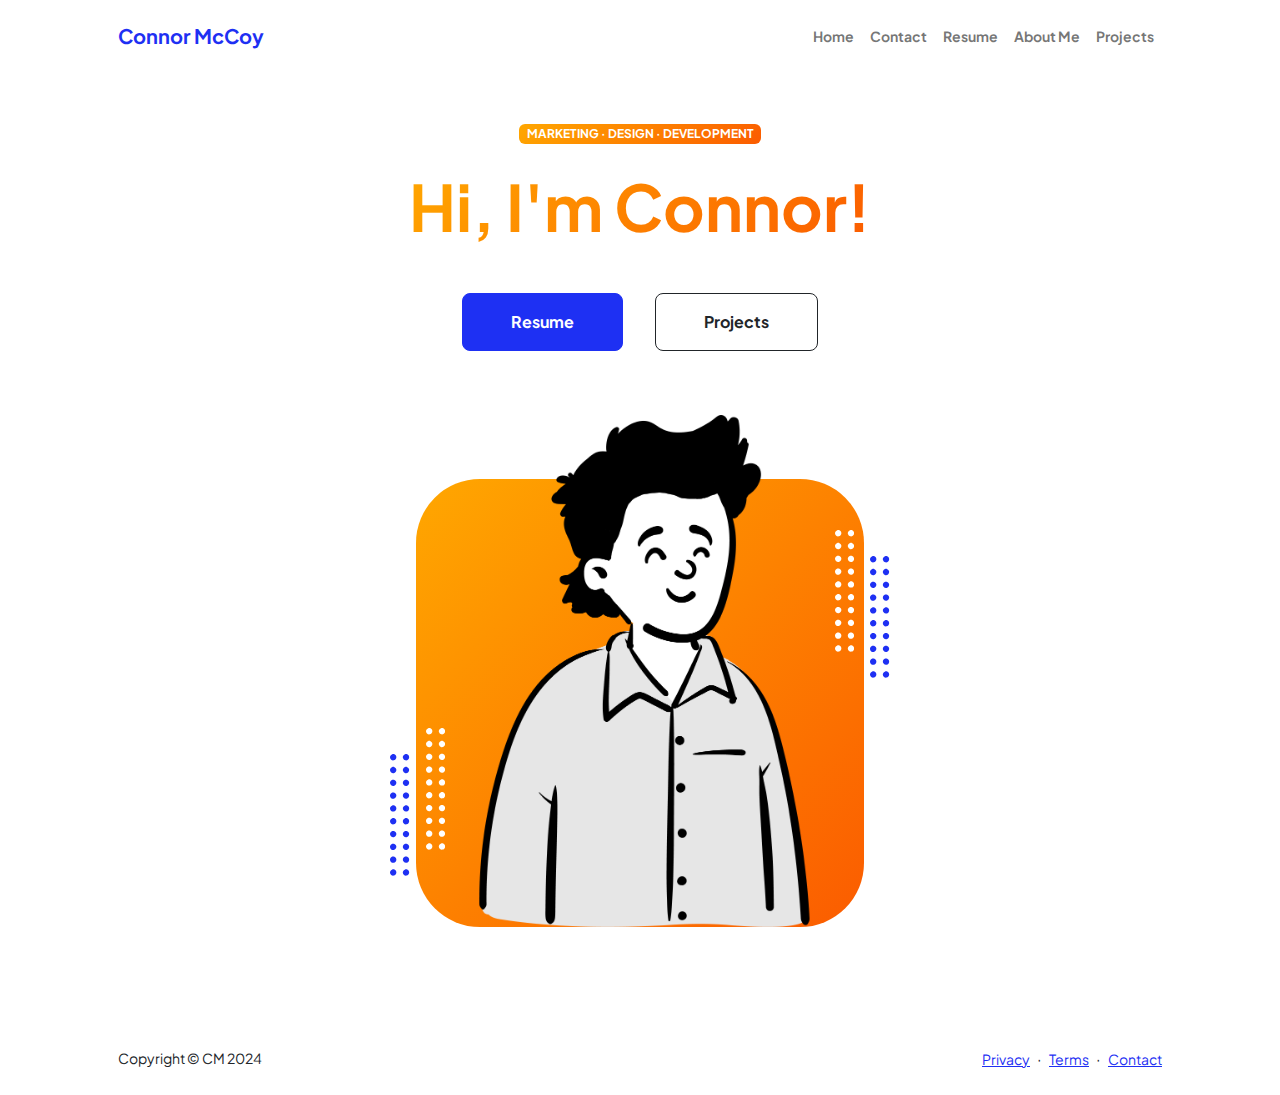
==== commit 455cf3d0: "font color" ====
--- a/index.html
+++ b/index.html
@@ -27,10 +27,11 @@
                     <div class="collapse navbar-collapse" id="navbarSupportedContent">
                         <ul class="navbar-nav ms-auto mb-2 mb-lg-0 small fw-bolder">
                             <li class="nav-item"><a class="nav-link" href="index.html">Home</a></li>
+                            <li class="nav-item"><a class="nav-link" href="contact.html">Contact</a></li>
                             <li class="nav-item"><a class="nav-link" href="resume.html">Resume</a></li>
                             <li class="nav-item"><a class="nav-link" href="about.html">About Me</a></li>
                             <li class="nav-item"><a class="nav-link" href="projects.html">Projects</a></li>
-                            <li class="nav-item"><a class="nav-link" href="contact.html">Contact</a></li>
+                            
                         </ul>
                     </div>
                 </div>
@@ -57,7 +58,7 @@
                                 <div class="profile bg-gradient-primary-to-secondary">
                                     <!-- TIP: For best results, use a photo with a transparent background like the demo example below-->
                                     <!-- Watch a tutorial on how to do this on YouTube (link)-->
-                                    <img class="profile-img" src="Face.png" alt="..." />
+                                    <img class="profile-img" src="assets/CM_icon.png" alt="..." />
                                     <div class="dots-1">
                                         <!-- SVG Dots-->
                                         <svg version="1.1" xmlns="https://www.w3.org/2000/svg" xmlns:xlink="https://www.w3.org/1999/xlink" x="0px" y="0px" viewBox="0 0 191.6 1215.4" style="enable-background: new 0 0 191.6 1215.4" xml:space="preserve">
